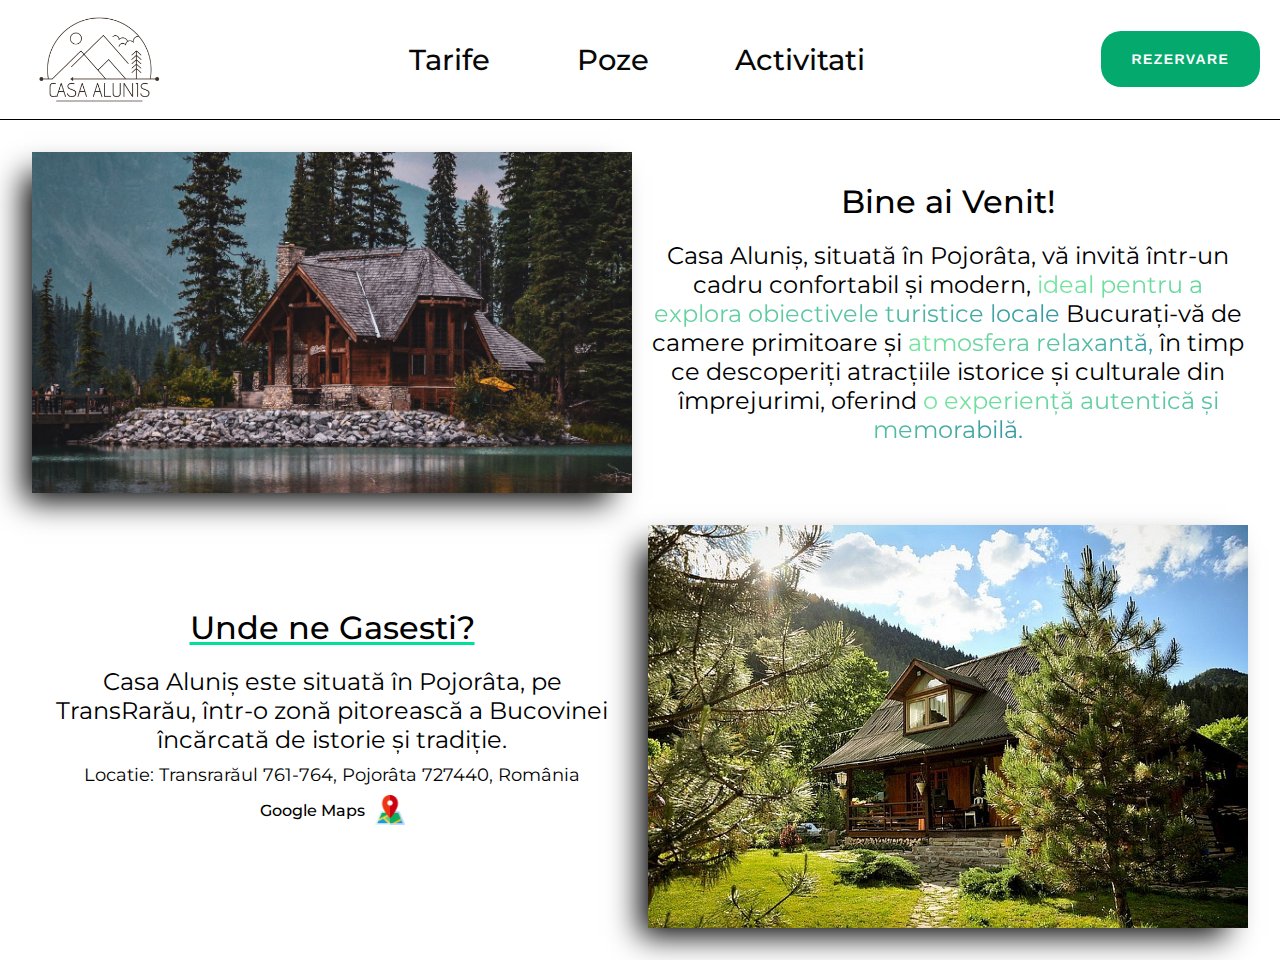
==== index.html @ 16304130 "Add files via upload" ====
<!DOCTYPE html>
<html lang="en">
<head>
    <meta charset="UTF-8">
    <meta http-equiv="X-UA-Compatible" content="IE=edge">
    <meta name="viewport" content="width=device-width, initial-scale=1.0">
    <title>Casa Alunis</title>
    <link rel="icon" href="/Opera_Snapshot_2023-05-05_183137_www.brandcrowd.com-removebg-preview.png" >
    <link rel="stylesheet" href="/CSS/styles.css">
    <link rel='stylesheet' href="CSS/topnav.css">
    <link rel="preconnect" href="https://fonts.googleapis.com">
<link rel="preconnect" href="https://fonts.gstatic.com" crossorigin>
<link rel="preconnect" href="https://fonts.googleapis.com">
<link rel="preconnect" href="https://fonts.googleapis.com">
<link rel="preconnect" href="https://fonts.gstatic.com" crossorigin>
<link rel="preconnect" href="https://fonts.googleapis.com">
<link rel="preconnect" href="https://fonts.gstatic.com" crossorigin>
<link href="https://fonts.googleapis.com/css2?family=Roboto+Mono:wght@400;700&display=swap" rel="stylesheet">
<link href="https://fonts.googleapis.com/css2?family=Montserrat:wght@400;700&display=swap" rel="stylesheet">

</head>
<body>

        
  <div class="container">
    <div class="logo-container">
      <img class="poza-logo" src=Opera_Snapshot_2023-05-05_183137_www.brandcrowd.com-removebg-preview.png>
      <div class="item-1"></div>
    </div>
    <div class="menu-container">
      <div class="middle-items">
        <div class="item-3"><a href="#"><span class="underline">Tarife</span></a></div>
        <div class="item-4"><a href="#"><span class="underline">Poze</span></a></div>
        <div class="item-5"><a href="#"><span class="underline-from-right">Activitati</span></a></div>
      </div>
      <button class="button-48" role="button"><span class="text-contact">Rezervare</span></button>
      <!-- Add a new element for the "menu" text -->
    
      </div>
    </div>
<div class="mamancan"> 
  <div class="burger-menu">
        <div class="burger-line"></div>
        <div class="burger-line"></div>
        <div class="burger-line"></div>
      </div>
      <div class="hidden-menu">
        <div class="item-3"><a href="#"><span class="underline">Tarife</span></a></div>
        <div class="item-4"><a href="#"><span class="underline">Poze</span></a></div>
        <div class="item-5"><a href="#"><span class="underline-from-right">Activitati</span></a></div>
        <button class="button-48" role="button"><span class="text-contact">Rezervare</span></button>
      </div>
    </div>

 


    <main>
      <div class="grid-of-text-and-img">
        <div class="img-container">
          <img class="img" src="/images/newhouse.jpg" alt="Casa"></div>
          <div class="text-container-top">
            <span class="buna">Bine ai Venit!</span>
            <h1><span class="magic">
              Casa Aluniș, situată în Pojorâta, vă invită într-un cadru confortabil și modern,
              <span class="magic-text">ideal pentru a explora obiectivele turistice locale</span>
             
              Bucurați-vă de camere primitoare și
              <span class="magic-text">atmosfera relaxantă,</span>
              în timp ce descoperiți atracțiile istorice și culturale din împrejurimi, oferind
              <span class="magic-text">o experiență autentică și memorabilă.</span> </span>
            </h1>
          </div>
      </div>


      <div class="text-img-grid">
        <div class="text-container-top">
          <span class="buna2">Unde ne Gasesti?</span>
          <h1><span class="magic">
            Casa Aluniș este situată în Pojorâta, pe TransRarău, într-o zonă pitorească a Bucovinei încărcată de istorie și tradiție.
            </span></h1>
          <div class="address">Locatie: Transrarăul 761-764, Pojorâta 727440, România</div>
          <div class="button-container">
            <a class="locatie" href="https://www.google.com/maps/dir//47.5112275,25.4691387/@47.5112374,25.4692624,18z/data=!4m2!4m1!3e0">Google Maps
              <img class="icon-mic" src="/images/1865269.png">
            </a>
          </div>
        </div>
        <div class="image-container">
          <img class="image" src="/images/Exterior-of-the-beautiful-rusic-Romanian-house-in-mountains.jpg" alt="Casa">
        </div>
      </div>
      
     
<script src="scripts.js"></script>
</body>
</html>
---- CSS/styles.css ----
body {
    margin: 0;
    font-family: 'Montserrat', sans-serif;
  }
  
  .grid-of-text-and-img {
    display: grid;
    grid-template-columns: 1fr 1fr;
    grid-template-rows: 1fr;
    grid-column-gap: 1em;
    grid-row-gap: 1em;
    margin: 2em;
  }
  
  .img {
    width: 100%;
    height: 100%;
    -webkit-box-shadow: -15px 15px 29px -7px rgba(0,0,0,1);
    -moz-box-shadow: -15px 15px 29px -7px rgba(0,0,0,1);
    box-shadow: -15px 15px 29px -7px rgba(0,0,0,1);
  }
  
  :root {
    --purple: #74E69D;
    --violet: #56C0A2;
    --pink: #136DA9;
  }
  
  @keyframes background-pan {
    from {
      background-position: 0% center;
    }
  
    to {
      background-position: -200% center;
    }
  }
  
  @keyframes scale {
    from,
    to {
      transform: scale(0);
    }
  
    50% {
      transform: scale(1);
    }
  }
  
  @keyframes rotate {
    from {
      transform: rotate(0deg);
    }
  
    to {
      transform: rotate(180deg);
    }
  }
  
  h1 {
    color: rgb(0, 0, 0);
    font-size: clamp(1.1rem, 0.7153rem + 1.6368vw, 1.5rem);
    font-weight: 400;
    margin: 0px;
    
  }
  @media (max-width: 768px) {
    h1, .text2-title {
      font-size: 1rem;
      font-weight: 400;
    }
  }
  @media (max-width: 480px) {
    h1, .text2-title {
      font-size: 0.8rem;
      font-weight: 400;
    }
  }
  
  h1 > .magic {
    display: inline-block;
    position: relative;
  }
  
  h1 > .magic > .magic-star {
    --size: clamp(20px, 1.5vw, 30px);
    animation: scale 700ms ease forwards;
    display: block;
    height: var(--size);
    left: var(--star-left);
    position: absolute;
    top: var(--star-top);
    width: var(--size);
  }
  
  h1 > .magic > .magic-text {
    animation: background-pan 3s linear infinite;
    background: linear-gradient(
      to right,
      var(--purple),
      var(--violet),
      var(--pink),
      var(--purple)
    );
    background-size: 200%;
    -webkit-background-clip: text;
    background-clip: 100%;
    -webkit-text-fill-color: transparent;
    white-space: wrap;
  }
  
  .text-container-top {
    display: flex;
    justify-content: center;
    align-items: center;
    flex-direction: column;
    text-align: center;
  }
  
  /* Media queries for responsiveness */
  @media (max-width: 1024px) {
    .grid-of-text-and-img {
      grid-template-columns: 1fr;
    }
  
    .text-container-top{
      order: 1;
    }
  
    .img-container {
      order: 2;
    }
  }
  
  @media (min-width: 1025px) {
    .grid-of-text-and-img {
      grid-template-columns: 1fr 1fr;
    }
  }
 .buna{
  font-weight: 500;
  font-size: 2em;
  position: relative;
 bottom: 20px;
}
.icon-mic {
  width: 30px;
  margin-left: 10px;
}

.locatie {
  display: inline-flex;
  font-weight: 500;
  font-size: 1em;
  justify-content: center;
  align-items: center;
  text-decoration: none;
}

.address {
  font-size: 1.1em;
  text-align: center;
  margin-bottom: 10px;
  margin-top: 10px;
}

.button-container {
  text-align: center;
}
---- CSS/topnav.css ----
.container {
  display: flex;
  justify-content: space-between;
  align-items: center;  
  font-size: 1.5rem;
 border-bottom: 1px solid black;
 transition: all .35s ease;

}
.logo-container {
  display: flex;
  justify-content: flex-start;
}
.menu-container {
  display: flex;
  justify-content: space-between;
  align-items: center;
  flex-grow: 1;
}

.middle-items {
  font-family: 'Montserrat', sans-serif;
  font-weight: 500;
  font-size: 1.2em;
  display: flex;
  justify-content: center;
  gap: 3em;
  flex-grow: 1;
  
}

.poza-logo{
  margin-left: 1em;
  max-width: 150px;
user-select: none;
-moz-user-select: none;
-webkit-user-drag: none;
-webkit-user-select: none;
-ms-user-select: none;
}
.item-6{
  margin-right: 1em;
}

.item-1{
  display: flex;
  justify-self: center;
  align-self: center;
}
.underline{
  display: inline-block;
position: relative;
color: #070707;
}
.underline:after{
  content: '';
  position: absolute;
  width: 100%;
  transform: scaleX(0);
  height: 2px;
  bottom: 0;
  left: 0;
  background-color: #000000;
  transform-origin: bottom right;
  transition: transform 0.25s ease-out;
}
.underline:hover:after{
  transform: scaleX(1);
  transform-origin: bottom left;
}
.underline-from-right{
  display: inline-block;
position: relative;
color: #070707;
}
.underline-from-right:after{
  content: '';
  position: absolute;
  width: 100%;
  transform: scaleX(0);
  height: 2px;
  bottom: 0;
  left: 0;
  background-color: #000000;
  transform-origin: bottom right;
  transition: transform 0.25s ease-out;
}
.underline-from-right:hover:after{
  transform: scaleX(1);
  transform-origin: bottom right;
}

 a{
  text-decoration: none;
  color: inherit;
 }
 button{
      border: none;
      background-color: inherit;
      cursor: pointer;
 }

.text-contact{
  font-size: 1em;
  font-weight: 600;
  letter-spacing: 0.1em;
}
.button-48 {
  border-radius: 20px;
appearance: none;
background-color: #04AA6D ;
border-width: 0;
box-sizing: border-box;
color: #ffffff;
cursor: pointer;
display: inline-block;
font-size: 14px;
font-weight: 700;
letter-spacing: 0;
line-height: 1em;
margin-right: 20px;
opacity: 1;
outline: 0;
padding: 1.5em 2.2em;
position: relative;
text-align: center;
text-decoration: none;
text-rendering: geometricprecision;
text-transform: uppercase;
transition: opacity 300ms cubic-bezier(.694, 0, 0.335, 1),background-color 100ms cubic-bezier(.694, 0, 0.335, 1),color 100ms cubic-bezier(.694, 0, 0.335, 1);
user-select: none;
-webkit-user-select: none;
touch-action: manipulation;
vertical-align: baseline;
white-space: nowrap;
}

.button-48:before {
  border-radius: 19px;
animation: opacityFallbackOut .5s step-end forwards;
backface-visibility: hidden;
background-color: #184D47;
clip-path: polygon(-1% 0, 0 0, -25% 100%, -1% 100%);
content: "";
height: 100%;
left: 0;
position: absolute;
top: 0;
transform: translateZ(0);
transition: clip-path .5s cubic-bezier(.165, 0.84, 0.44, 1), -webkit-clip-path .5s cubic-bezier(.165, 0.84, 0.44, 1);
width: 100%;
}

.button-48:hover:before {
animation: opacityFallbackIn 0s step-start forwards;
clip-path: polygon(0 0, 101% 0, 101% 101%, 0 101%);
}

.button-48 span {
z-index: 1;
position: relative;
}
@media (max-width: 830px) {
  .middle-items,.button-48 {
    display: none;
  }
}

/* Burger menu styles */
.burger-menu {
  display: none;
  flex-direction: column;
  gap: 5px;
  cursor: pointer;
  vertical-align: middle;
}

.burger-line {
  width: 30px;
  height: 3px;
  background-color: #333;
  transition: all 0.3s ease;
}

.hidden-menu {
  display: none;
  flex-direction: column;
  gap: 1em;
  font-family: 'Montserrat', sans-serif;
  font-weight: 500;
  font-size: 1.2em;
}

@media (max-width: 830px) {
  .burger-menu {
    display: none;
  }
}
/* Burger menu animations */
.rotate-down {
  transform: translateY(8px) rotate(45deg);
}

.hide-line {
  opacity: 0;
}

.rotate-up {
  transform: translateY(-8px) rotate(-45deg);
}

.hide-main {
  display: none;
}

@media (max-width: 830px) {
  .middle-items, .button-48 {
    display: none;
  }
  .burger-menu {
    display: flex;
  }
}
.menu-container {
  position: relative;
}

.burger-menu {
  display: flex;
  flex-direction: column;
  gap: 5px;
  cursor: pointer;
  position: absolute;
  top: 40px;
  right: 20px;
  z-index: 2;
}


.hidden-menu {
  display: none;
  flex-direction: column;
  gap: 1em;
  font-family: "Montserrat", sans-serif;
  font-weight: 500;
  font-size: 1.2em;
  position: fixed;
  top: 0;
  right: 0;
  bottom: 0;
  left: 0;
  color: white;
  background-color: teal;
  padding: 1em;
  justify-content: center;
  align-items: center;
}

.hidden-menu.show {
  display: flex;
}
@media (max-width: 830px) {
  .middle-items {
    display: none;
  }
}
/* Burger menu animations */
@media (min-width: 830px) {
  .mamancan {
    display: none;
  }
}
.text-img-grid {
  display: grid;
  grid-template-columns: 1fr 1fr;
  grid-template-rows: 1fr;
  grid-column-gap: 1em;
  grid-row-gap: 1em;
  margin: 2em;
}

.image {
  width: 100%;
  height: 100%;
  -webkit-box-shadow: -15px 15px 29px -7px rgba(0,0,0,1);
  -moz-box-shadow: -15px 15px 29px -7px rgba(0,0,0,1);
  box-shadow: -15px 15px 29px -7px rgba(0,0,0,1);
}



.text-container-top {
  display: flex;
  justify-content: center;
  align-items: center;
  flex-direction: column;
  text-align: center;
}

/* Media queries for responsiveness */
@media (max-width: 1024px) {
  .text-img-grid {
    grid-template-columns: 1fr;
  }

  .text-container-top {
    order: 1;
  }

  .image-container {
    order: 2;
  }
}

@media (min-width: 1025px) {
  .text-img-grid {
    grid-template-columns: 1fr 1fr;
  }
}

.buna2 {
  font-weight: 500;
  font-size: 2em;
  position: relative;
  bottom: 20px;
  text-decoration: underline;
  text-decoration-color: #00e09d;
  text-underline-offset: 3px;
}

@media (max-width: 830px) {
  .buna2,.buna {
    font-size: 1.5em;
  }
}
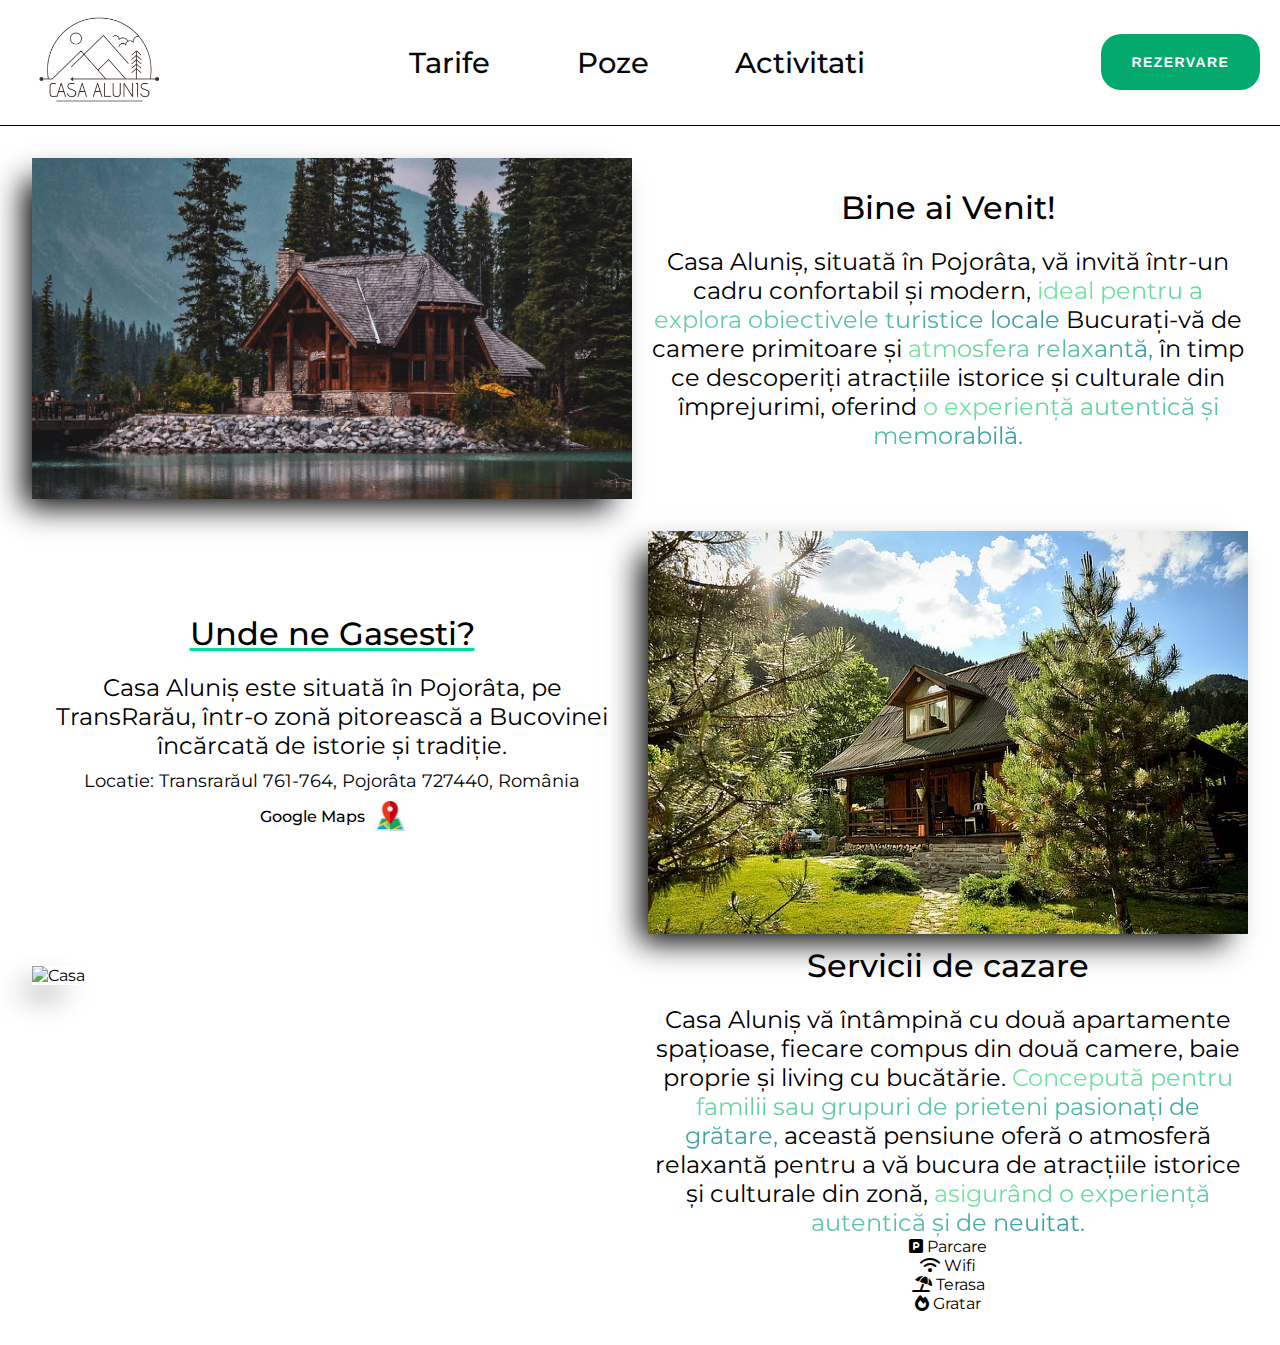
==== commit 916dd149: "Added a new section called "Servicii de cazare"" ====
--- a/index.html
+++ b/index.html
@@ -17,24 +17,24 @@
 <link rel="preconnect" href="https://fonts.gstatic.com" crossorigin>
 <link href="https://fonts.googleapis.com/css2?family=Roboto+Mono:wght@400;700&display=swap" rel="stylesheet">
 <link href="https://fonts.googleapis.com/css2?family=Montserrat:wght@400;700&display=swap" rel="stylesheet">
-
+<link rel="stylesheet" href="https://cdnjs.cloudflare.com/ajax/libs/font-awesome/6.0.0-beta3/css/all.min.css" />
 </head>
 <body>
 
         
   <div class="container">
-    <div class="logo-container">
-      <img class="poza-logo" src=Opera_Snapshot_2023-05-05_183137_www.brandcrowd.com-removebg-preview.png>
+    <div class="logo-container"><a href="tarife.html">
+      <img class="poza-logo" src=Opera_Snapshot_2023-05-05_183137_www.brandcrowd.com-removebg-preview.png></a>
       <div class="item-1"></div>
     </div>
     <div class="menu-container">
       <div class="middle-items">
-        <div class="item-3"><a href="#"><span class="underline">Tarife</span></a></div>
+        <div class="item-3"><a href="tarife.html"><span class="underline">Tarife</span></a></div>
         <div class="item-4"><a href="#"><span class="underline">Poze</span></a></div>
         <div class="item-5"><a href="#"><span class="underline-from-right">Activitati</span></a></div>
       </div>
       <button class="button-48" role="button"><span class="text-contact">Rezervare</span></button>
-      <!-- Add a new element for the "menu" text -->
+      
     
       </div>
     </div>
@@ -91,8 +91,30 @@
           <img class="image" src="/images/Exterior-of-the-beautiful-rusic-Romanian-house-in-mountains.jpg" alt="Casa">
         </div>
       </div>
+
+      <div class="grid-of-text-and-img">
+        <div class="img-container">
+          <img class="img" src="/images/lake-house-10-1555354227.jpg" alt="Casa"></div>
+          <div class="text-container-top">
+            <span class="buna">Servicii de cazare</span>
+            <h1><span class="magic">
+              Casa Aluniș vă întâmpină cu două apartamente spațioase, fiecare compus din două camere, baie proprie și living cu bucătărie.
+              <span class="magic-text"> Concepută pentru familii sau grupuri de prieteni pasionați de grătare,</span>
+              această pensiune oferă o atmosferă relaxantă pentru a vă bucura de atracțiile istorice și culturale din zonă, 
+              <span class="magic-text">asigurând o experiență autentică și de neuitat.
+
+              </span>
+          </h1>
+         <div class="icons-servicii-de-cazare">
+            <div class="item Parcare"><i class="fas fa-parking"></i> Parcare</div>
+            <div class="item Wifi"><i class="fas fa-wifi"></i> Wifi</div>
+            <div class="item Terasa"><i class="fas fa-umbrella-beach"></i> Terasa</div>
+            <div class="item Gratar"><i class="fas fa-fire"></i> Gratar</div>
+          </div>
+          
+          </div>
+      </div>
       
-     
 <script src="scripts.js"></script>
 </body>
 </html>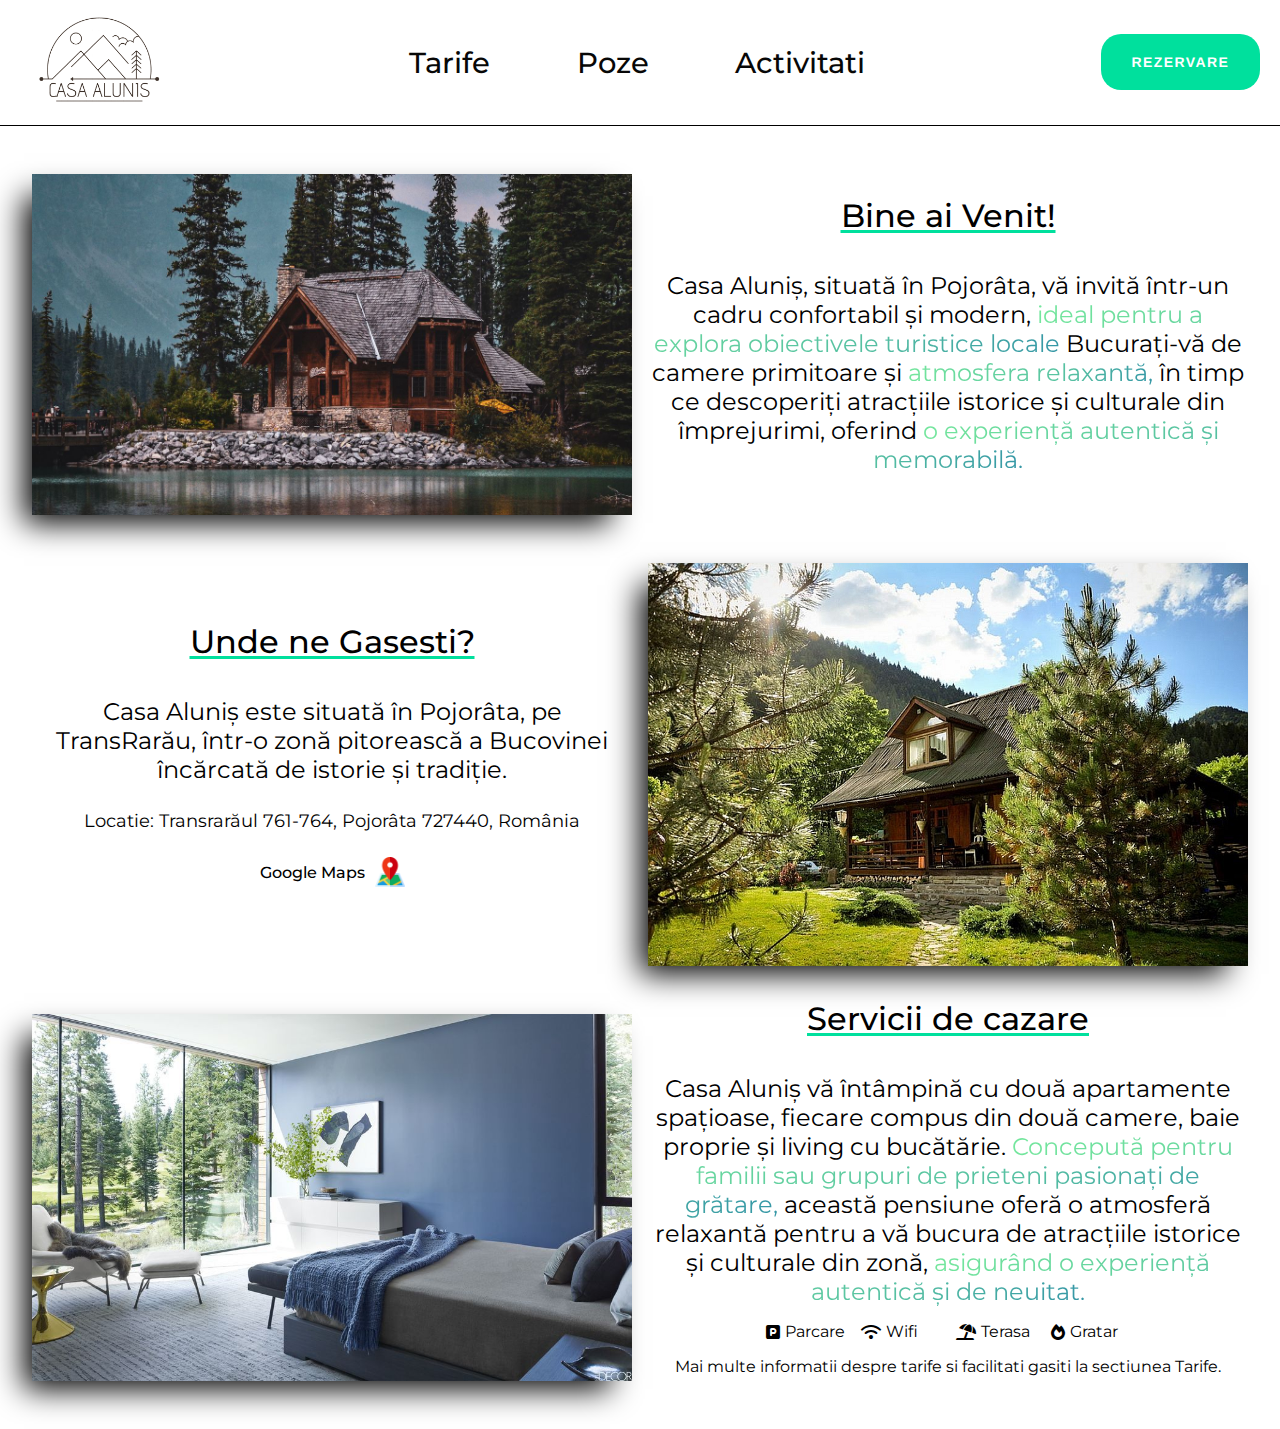
==== commit 0c774672: "Added the new tab - Tarife" ====
--- a/index.html
+++ b/index.html
@@ -10,32 +10,23 @@
     <link rel='stylesheet' href="CSS/topnav.css">
     <link rel="preconnect" href="https://fonts.googleapis.com">
 <link rel="preconnect" href="https://fonts.gstatic.com" crossorigin>
-<link rel="preconnect" href="https://fonts.googleapis.com">
-<link rel="preconnect" href="https://fonts.googleapis.com">
-<link rel="preconnect" href="https://fonts.gstatic.com" crossorigin>
-<link rel="preconnect" href="https://fonts.googleapis.com">
-<link rel="preconnect" href="https://fonts.gstatic.com" crossorigin>
 <link href="https://fonts.googleapis.com/css2?family=Roboto+Mono:wght@400;700&display=swap" rel="stylesheet">
 <link href="https://fonts.googleapis.com/css2?family=Montserrat:wght@400;700&display=swap" rel="stylesheet">
 <link rel="stylesheet" href="https://cdnjs.cloudflare.com/ajax/libs/font-awesome/6.0.0-beta3/css/all.min.css" />
 </head>
 <body>
-
-        
   <div class="container">
-    <div class="logo-container"><a href="tarife.html">
+    <div class="logo-container"><a href="index.html">
       <img class="poza-logo" src=Opera_Snapshot_2023-05-05_183137_www.brandcrowd.com-removebg-preview.png></a>
       <div class="item-1"></div>
     </div>
     <div class="menu-container">
       <div class="middle-items">
         <div class="item-3"><a href="tarife.html"><span class="underline">Tarife</span></a></div>
-        <div class="item-4"><a href="#"><span class="underline">Poze</span></a></div>
-        <div class="item-5"><a href="#"><span class="underline-from-right">Activitati</span></a></div>
+        <div class="item-4"><a href="poze.html"><span class="underline">Poze</span></a></div>
+        <div class="item-5"><a href="activitati.html"><span class="underline-from-right">Activitati</span></a></div>
       </div>
-      <button class="button-48" role="button"><span class="text-contact">Rezervare</span></button>
-      
-    
+      <button class="button-48" role="button"><a href="rezervare.html"> <span class="text-contact">Rezervare</span></a></button>
       </div>
     </div>
 <div class="mamancan"> 
@@ -45,16 +36,12 @@
         <div class="burger-line"></div>
       </div>
       <div class="hidden-menu">
-        <div class="item-3"><a href="#"><span class="underline">Tarife</span></a></div>
-        <div class="item-4"><a href="#"><span class="underline">Poze</span></a></div>
-        <div class="item-5"><a href="#"><span class="underline-from-right">Activitati</span></a></div>
-        <button class="button-48" role="button"><span class="text-contact">Rezervare</span></button>
+        <div class="item-3"><a href="tarife.html"><span class="tarife-hidden-menu">Tarife</span></a></div>
+        <div class="item-4"><a href="poze.html"><span class="poze-hidden-menu">Poze</span></a></div>
+        <div class="item-5"><a href="activitati.html"><span class="activitati-hidden-menu">Activitati</span></a></div>
+        <div class="item-3"><a href="rezervare.html"><span class="rezervare-hidden-menu">Rezervare</span> </a></div>
       </div>
     </div>
-
- 
-
-
     <main>
       <div class="grid-of-text-and-img">
         <div class="img-container">
@@ -72,8 +59,6 @@
             </h1>
           </div>
       </div>
-
-
       <div class="text-img-grid">
         <div class="text-container-top">
           <span class="buna2">Unde ne Gasesti?</span>
@@ -102,7 +87,6 @@
               <span class="magic-text"> Concepută pentru familii sau grupuri de prieteni pasionați de grătare,</span>
               această pensiune oferă o atmosferă relaxantă pentru a vă bucura de atracțiile istorice și culturale din zonă, 
               <span class="magic-text">asigurând o experiență autentică și de neuitat.
-
               </span>
           </h1>
          <div class="icons-servicii-de-cazare">
@@ -111,10 +95,9 @@
             <div class="item Terasa"><i class="fas fa-umbrella-beach"></i> Terasa</div>
             <div class="item Gratar"><i class="fas fa-fire"></i> Gratar</div>
           </div>
-          
+         <span class="maileu">Mai multe informatii despre tarife si facilitati gasiti la sectiunea Tarife.</span> 
           </div>
       </div>
-      
 <script src="scripts.js"></script>
 </body>
 </html>--- a/CSS/styles.css
+++ b/CSS/styles.css
@@ -10,6 +10,9 @@
     grid-column-gap: 1em;
     grid-row-gap: 1em;
     margin: 2em;
+    margin-bottom: 3em;
+    margin-top: 3em;
+   
   }
   
   .img {
@@ -111,10 +114,9 @@
   
   .text-container-top {
     display: flex;
-    justify-content: center;
-    align-items: center;
-    flex-direction: column;
-    text-align: center;
+  flex-direction: column;
+  align-items: center;
+  gap: 1em;
   }
   
   /* Media queries for responsiveness */
@@ -142,6 +144,9 @@
   font-size: 2em;
   position: relative;
  bottom: 20px;
+ text-decoration: underline;
+ text-decoration-color: #00e09d;
+ text-underline-offset: 3px;
 }
 .icon-mic {
   width: 30px;
@@ -167,3 +172,29 @@
 .button-container {
   text-align: center;
 }
+
+@media (max-width: 768px) {
+  .address,.locatie {
+    font-size: 0.8em;
+  }
+}
+
+.icons-servicii-de-cazare {
+display: grid;
+align-items: center;
+grid-template-columns: 1fr 1fr 1fr 1fr;
+column-gap: 1em;
+row-gap: 1em;
+font-size: 1rem;
+}
+
+.item {
+  display: flex;
+  align-items: center;
+  gap: 5px;
+}
+@media (max-width: 768px) {
+  .icons-servicii-de-cazare {
+    font-size: 0.7em;
+  }
+}--- a/CSS/topnav.css
+++ b/CSS/topnav.css
@@ -109,7 +109,7 @@
 .button-48 {
   border-radius: 20px;
 appearance: none;
-background-color: #04AA6D ;
+background-color: #00e09d;
 border-width: 0;
 box-sizing: border-box;
 color: #ffffff;
@@ -140,7 +140,7 @@
   border-radius: 19px;
 animation: opacityFallbackOut .5s step-end forwards;
 backface-visibility: hidden;
-background-color: #184D47;
+background-color: #184d1f;
 clip-path: polygon(-1% 0, 0 0, -25% 100%, -1% 100%);
 content: "";
 height: 100%;
@@ -251,7 +251,7 @@
   bottom: 0;
   left: 0;
   color: white;
-  background-color: teal;
+  background-color: #00e09d;
   padding: 1em;
   justify-content: center;
   align-items: center;
@@ -278,6 +278,8 @@
   grid-column-gap: 1em;
   grid-row-gap: 1em;
   margin: 2em;
+  margin-top: 3em;
+  margin-bottom: 3em;
 }
 
 .image {
@@ -333,4 +335,4 @@
   .buna2,.buna {
     font-size: 1.5em;
   }
-}+}   
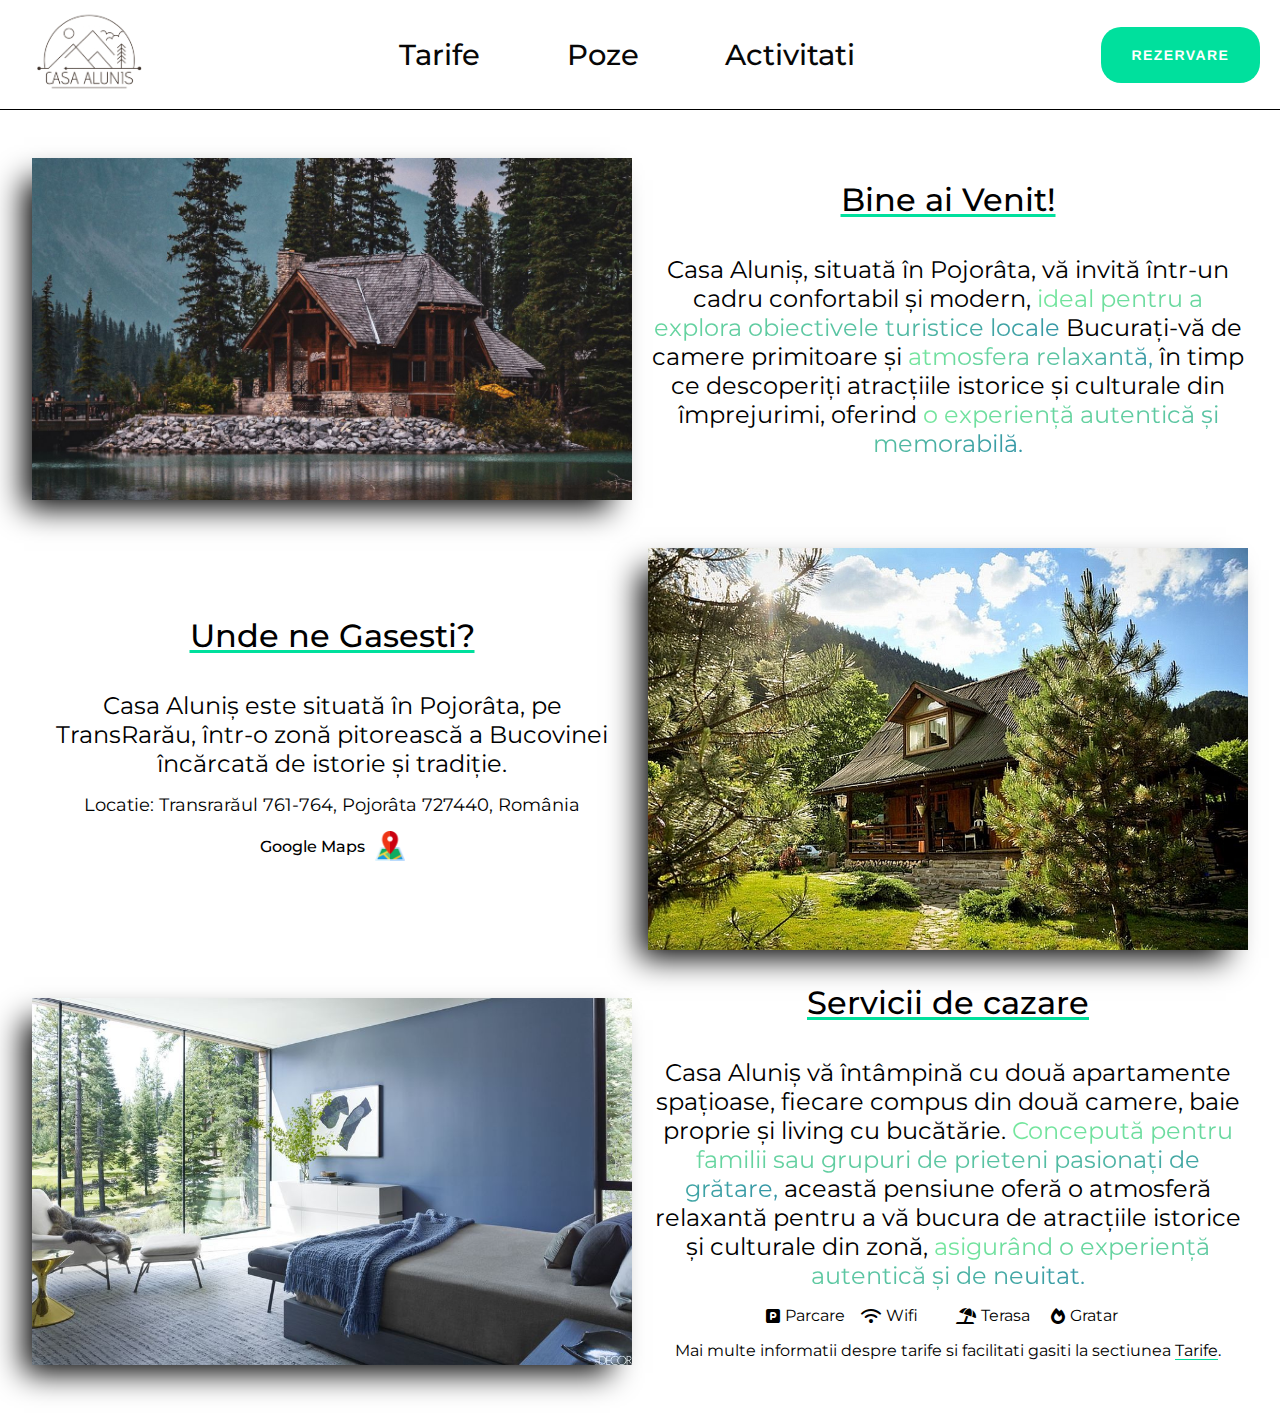
==== commit d283248b: "changed a lot of code" ====
--- a/index.html
+++ b/index.html
@@ -95,7 +95,7 @@
             <div class="item Terasa"><i class="fas fa-umbrella-beach"></i> Terasa</div>
             <div class="item Gratar"><i class="fas fa-fire"></i> Gratar</div>
           </div>
-         <span class="maileu">Mai multe informatii despre tarife si facilitati gasiti la sectiunea Tarife.</span> 
+         <span class="maileu">Mai multe informatii despre tarife si facilitati gasiti la sectiunea <a class="tarife-index-mic" href="tarife.html">Tarife</a>.</span> 
           </div>
       </div>
 <script src="scripts.js"></script>
--- a/CSS/styles.css
+++ b/CSS/styles.css
@@ -60,7 +60,7 @@
     }
   }
   
-  h1 {
+  h1,.pietre {
     color: rgb(0, 0, 0);
     font-size: clamp(1.1rem, 0.7153rem + 1.6368vw, 1.5rem);
     font-weight: 400;
@@ -68,13 +68,13 @@
     
   }
   @media (max-width: 768px) {
-    h1, .text2-title {
+    h1, .text2-title, .maileu {
       font-size: 1rem;
       font-weight: 400;
     }
   }
   @media (max-width: 480px) {
-    h1, .text2-title {
+    h1, .text2-title,.maileu {
       font-size: 0.8rem;
       font-weight: 400;
     }
@@ -165,8 +165,7 @@
 .address {
   font-size: 1.1em;
   text-align: center;
-  margin-bottom: 10px;
-  margin-top: 10px;
+  
 }
 
 .button-container {
@@ -197,4 +196,80 @@
   .icons-servicii-de-cazare {
     font-size: 0.7em;
   }
+}
+
+.tarife-hidden-menu, .poze-hidden-menu, .rezervare-hidden-menu, .activitati-hidden-menu {
+  color: black;
+}
+.facilitati-mic{
+  display: grid;
+  grid-template-columns: 1fr 1fr 1fr;
+
+}
+.text-facilitati{
+  margin: 5px;
+  text-align: center;
+}
+.informatii-cazare{
+  margin-bottom: 2em;
+}
+.facilitati-unitate{
+  margin-bottom: 2em;
+}
+
+@media (max-width: 1000px) {
+  .facilitati-mic{
+    font-size: 1em;
+    display: grid;
+    grid-template-columns: 1fr 1fr;
+  }
+}
+@media (max-width: 335px) {
+  .facilitati-mic{
+    font-size: 0.8em;
+    display: grid;
+    grid-template-columns: 1fr 1fr;
+  }
+}
+.grid-tarife{
+  display: grid;
+    grid-template-columns: 1fr ;
+    grid-template-rows: 1fr;
+    grid-column-gap: 1em;
+    grid-row-gap: 1em;
+    margin: 2em;
+    margin-bottom: 3em;
+    margin-top: 3em;
+text-align: center;
+}
+
+.tarife-index-mic{
+  text-decoration: underline;
+  text-decoration-color: #00e09d;
+  text-underline-offset: 3px;
+}
+.buna3{
+  font-weight: 500;
+  font-size: 2em;
+  position: relative;
+ text-decoration: underline;
+ text-decoration-color: #00e09d;
+ text-underline-offset: 3px;
+}
+.buna3-wrap{
+  display: flex;
+  justify-content: center;
+  align-items: center;
+  margin-bottom: 2em;
+  margin-top: 1.5em;
+}
+
+.reznat{
+  display: flex;
+  justify-content: center;
+  align-items: center;
+  margin-bottom: 2em;
+  margin-top: 1.5em;
+  margin-left: 2em;
+  margin-right: 2em;
 }--- a/CSS/topnav.css
+++ b/CSS/topnav.css
@@ -32,7 +32,7 @@
 
 .poza-logo{
   margin-left: 1em;
-  max-width: 150px;
+  max-width: 130px;
 user-select: none;
 -moz-user-select: none;
 -webkit-user-drag: none;
@@ -244,7 +244,7 @@
   gap: 1em;
   font-family: "Montserrat", sans-serif;
   font-weight: 500;
-  font-size: 1.2em;
+  font-size: 3em;
   position: fixed;
   top: 0;
   right: 0;
@@ -336,3 +336,19 @@
     font-size: 1.5em;
   }
 }   
+@media (max-width: 830px) {
+  .hidden-menu {
+    font-size: 2em;
+  }
+}
+@media (max-width: 520px) {
+  .hidden-menu {
+    font-size: 1.5em;
+  }
+}
+
+@media (max-width: 830px) {
+   .poza-logo{
+    max-width: 100px;
+  }
+}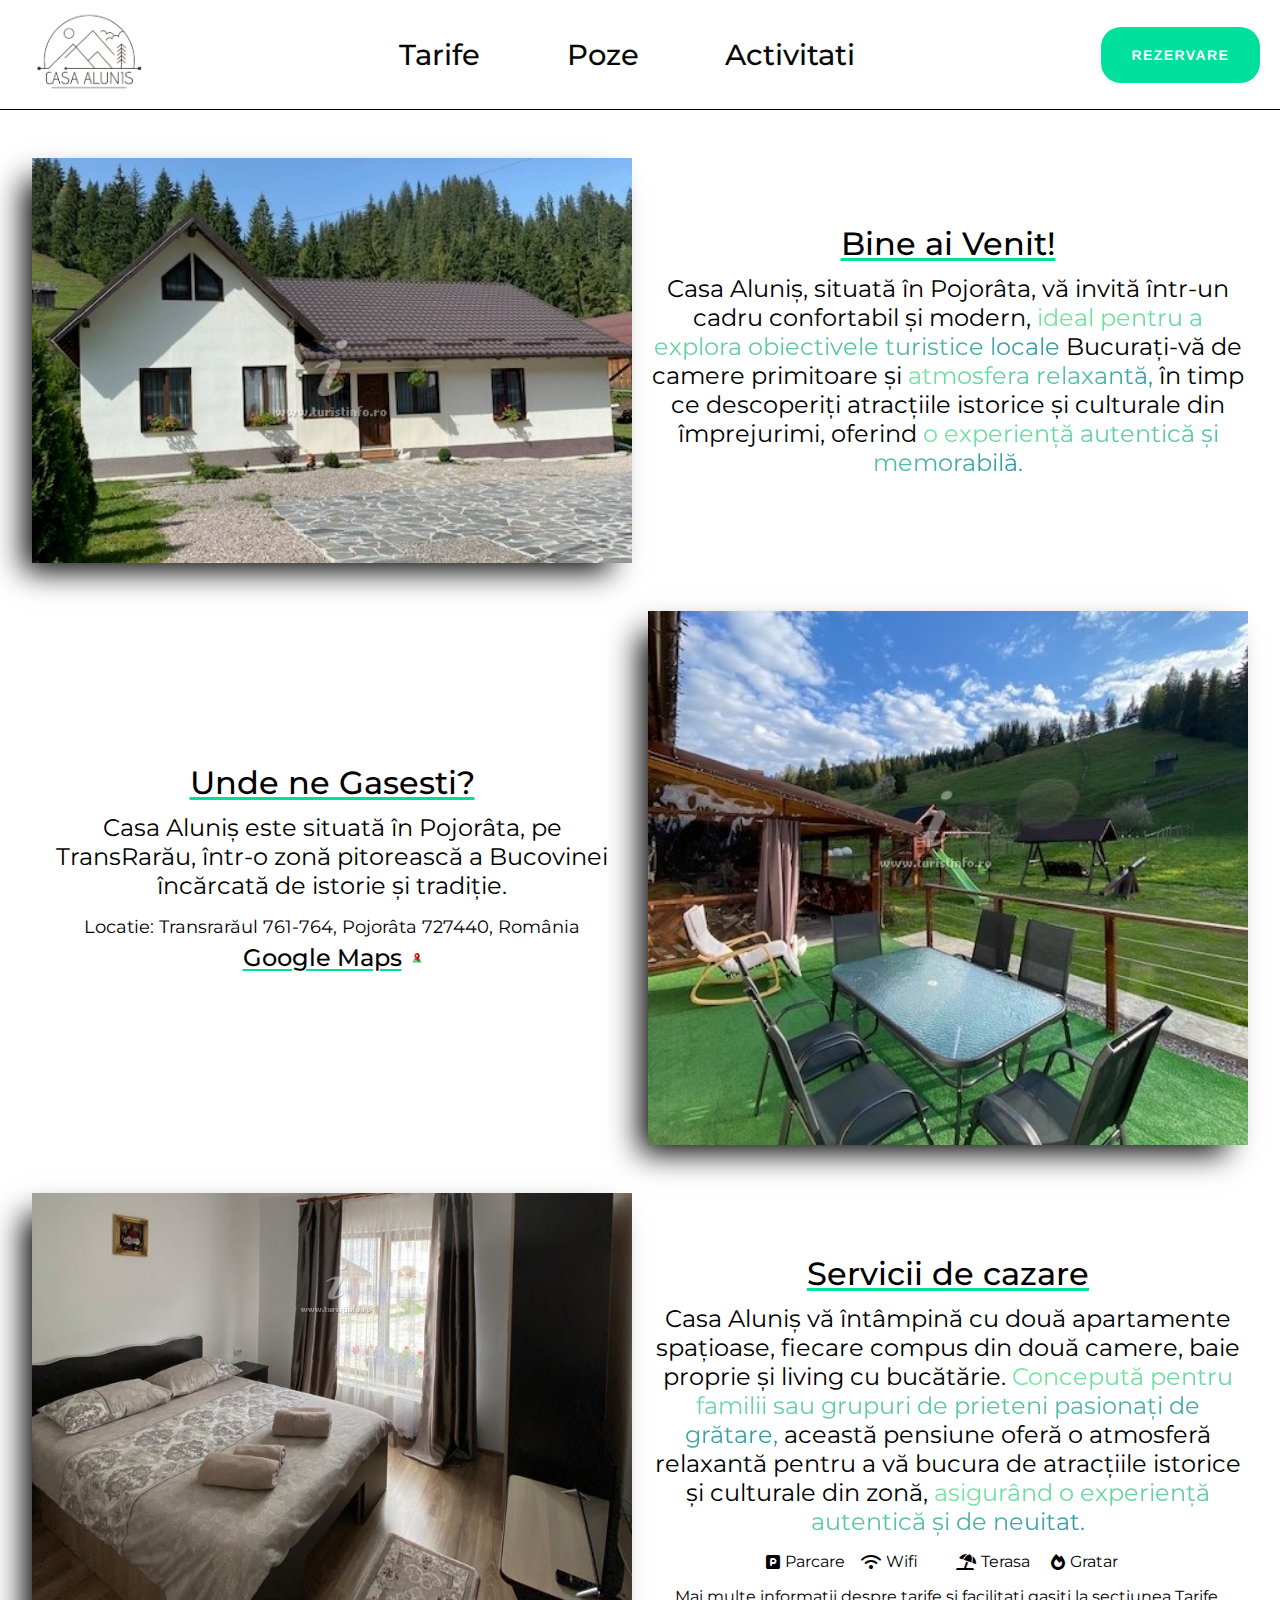
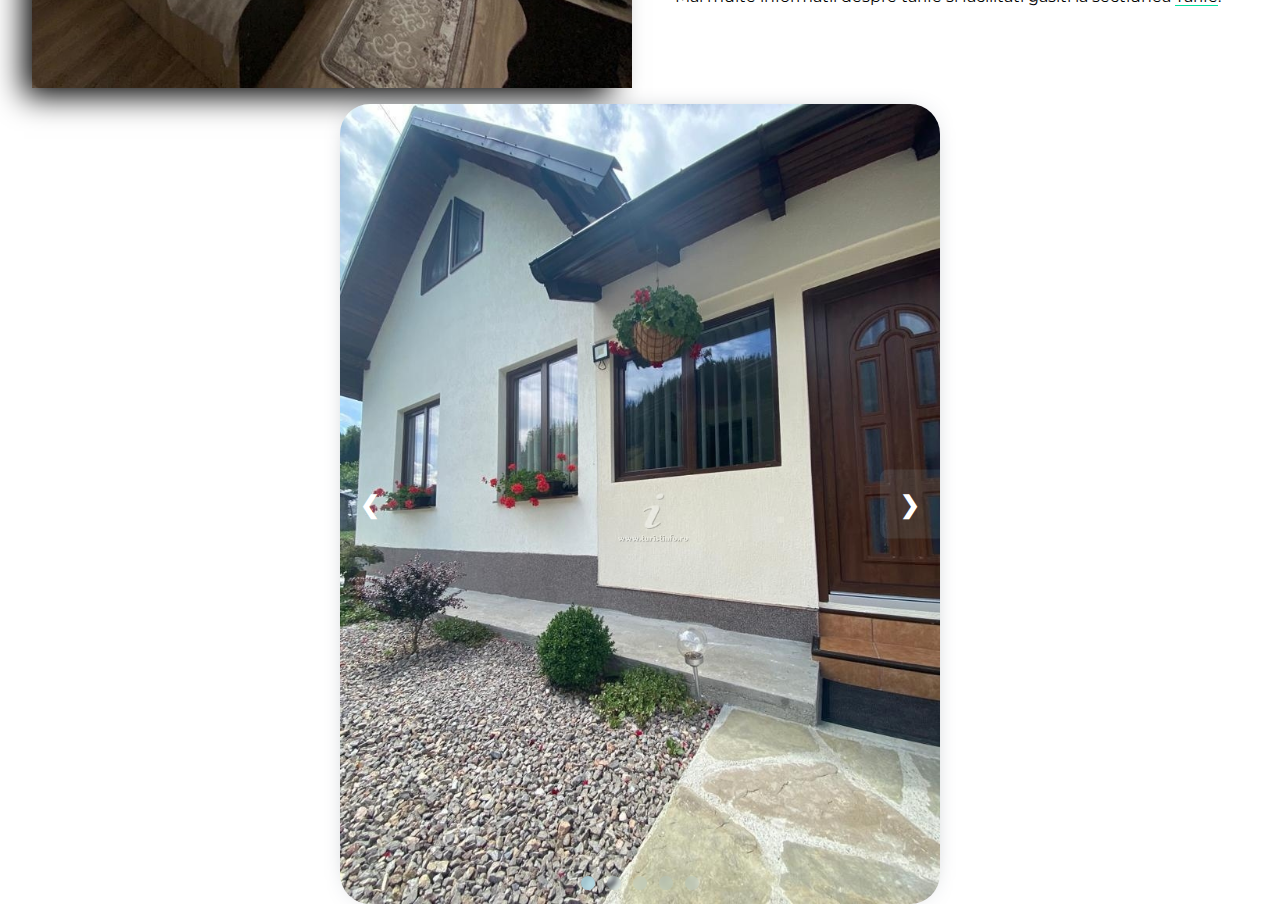
==== commit b8f5b1f4: "90% done" ====
--- a/index.html
+++ b/index.html
@@ -12,6 +12,7 @@
 <link rel="preconnect" href="https://fonts.gstatic.com" crossorigin>
 <link href="https://fonts.googleapis.com/css2?family=Roboto+Mono:wght@400;700&display=swap" rel="stylesheet">
 <link href="https://fonts.googleapis.com/css2?family=Montserrat:wght@400;700&display=swap" rel="stylesheet">
+<link href="/CSS/poze.css">
 <link rel="stylesheet" href="https://cdnjs.cloudflare.com/ajax/libs/font-awesome/6.0.0-beta3/css/all.min.css" />
 </head>
 <body>
@@ -45,15 +46,13 @@
     <main>
       <div class="grid-of-text-and-img">
         <div class="img-container">
-          <img class="img" src="/images/newhouse.jpg" alt="Casa"></div>
+          <img class="img" src="/imaginipensiune/6.jpg" alt="Casa"></div>
           <div class="text-container-top">
+            
             <span class="buna">Bine ai Venit!</span>
-            <h1><span class="magic">
-              Casa Aluniș, situată în Pojorâta, vă invită într-un cadru confortabil și modern,
+            <h1><span class="magic"> Casa Aluniș, situată în Pojorâta, vă invită într-un cadru confortabil și modern,
               <span class="magic-text">ideal pentru a explora obiectivele turistice locale</span>
-             
-              Bucurați-vă de camere primitoare și
-              <span class="magic-text">atmosfera relaxantă,</span>
+              Bucurați-vă de camere primitoare și <span class="magic-text">atmosfera relaxantă,</span>
               în timp ce descoperiți atracțiile istorice și culturale din împrejurimi, oferind
               <span class="magic-text">o experiență autentică și memorabilă.</span> </span>
             </h1>
@@ -63,23 +62,26 @@
         <div class="text-container-top">
           <span class="buna2">Unde ne Gasesti?</span>
           <h1><span class="magic">
-            Casa Aluniș este situată în Pojorâta, pe TransRarău, într-o zonă pitorească a Bucovinei încărcată de istorie și tradiție.
+              Casa Aluniș este situată în Pojorâta, pe TransRarău, într-o zonă pitorească a Bucovinei încărcată de istorie și tradiție.
             </span></h1>
           <div class="address">Locatie: Transrarăul 761-764, Pojorâta 727440, România</div>
           <div class="button-container">
-            <a class="locatie" href="https://www.google.com/maps/dir//47.5112275,25.4691387/@47.5112374,25.4692624,18z/data=!4m2!4m1!3e0">Google Maps
+
+            <a class="locatie" href="https://www.google.com/maps/dir//47.5112275,25.4691387/@47.5149305,25.4662438,13.75z/data=!4m2!4m1!3e0" target="blank">Google Maps
               <img class="icon-mic" src="/images/1865269.png">
             </a>
+
           </div>
+
         </div>
         <div class="image-container">
-          <img class="image" src="/images/Exterior-of-the-beautiful-rusic-Romanian-house-in-mountains.jpg" alt="Casa">
+          <img class="image" src="/imaginipensiune/10.jpg" alt="Casa">
         </div>
       </div>
 
       <div class="grid-of-text-and-img">
         <div class="img-container">
-          <img class="img" src="/images/lake-house-10-1555354227.jpg" alt="Casa"></div>
+          <img class="img" src="/imaginipensiune/18.jpg" alt="Casa"></div>
           <div class="text-container-top">
             <span class="buna">Servicii de cazare</span>
             <h1><span class="magic">
@@ -98,6 +100,73 @@
          <span class="maileu">Mai multe informatii despre tarife si facilitati gasiti la sectiunea <a class="tarife-index-mic" href="tarife.html">Tarife</a>.</span> 
           </div>
       </div>
+      <div class="allofit">
+
+  
+        <!-- Full-width images with number and caption text -->
+     
+      <div class="carousel-container">
+        <div class="mySlides animate">
+          <img src="/imaginipensiune/1.jpg" alt="slide" />
+          
+          
+        </div>
+      
+        <div class="mySlides animate">
+          <img src="/imaginipensiune/2.jpg" alt="slide" />
+          
+         
+        </div>
+      
+        <div class="mySlides animate">
+          <img src="/imaginipensiune/3.jpg" alt="slide" />
+          
+          
+        </div>
+      
+        <div class="mySlides animate">
+          <img src="/imaginipensiune/4.jpg" alt="slide" />
+          
+         
+        </div>
+      
+        <div class="mySlides animate"><img src="/imaginipensiune/5.jpg" alt="slide" /> </div>
+        <div class="mySlides animate"><img src="/imaginipensiune/6darnotstretchet.jpg" alt="slide" /> </div>
+        <div class="mySlides animate"><img src="/imaginipensiune/7.jpg" alt="slide" /> </div>
+        <div class="mySlides animate"><img src="/imaginipensiune/8.jpg" alt="slide" /> </div>
+        <div class="mySlides animate"><img src="/imaginipensiune/9.jpg" alt="slide" /> </div>
+        <div class="mySlides animate"><img src="/imaginipensiune/10not.jpg" alt="slide" /> </div>
+        <div class="mySlides animate"><img src="/imaginipensiune/11.jpg" alt="slide" /> </div>
+        <div class="mySlides animate"><img src="/imaginipensiune/12.jpg" alt="slide" /> </div>
+        <div class="mySlides animate"><img src="/imaginipensiune/13.jpg" alt="slide" /> </div>
+        <div class="mySlides animate"><img src="/imaginipensiune/14.jpg" alt="slide" /> </div>
+        <div class="mySlides animate"><img src="/imaginipensiune/15.jpg" alt="slide" /> </div>
+        <div class="mySlides animate"><img src="/imaginipensiune/16.jpg" alt="slide" /> </div>
+        <div class="mySlides animate"><img src="/imaginipensiune/17.jpg" alt="slide" /> </div>
+        <div class="mySlides animate"><img src="/imaginipensiune/18not.jpg" alt="slide" /> </div>
+        <div class="mySlides animate"><img src="/imaginipensiune/19.jpg" alt="slide" /> </div>
+        <div class="mySlides animate"><img src="/imaginipensiune/20.jpg" alt="slide" /> </div>
+        <div class="mySlides animate"><img src="/imaginipensiune/21.jpg" alt="slide" /> </div>
+        <div class="mySlides animate"><img src="/imaginipensiune/22.jpg" alt="slide" /> </div>
+        <div class="mySlides animate"><img src="/imaginipensiune/23.jpg" alt="slide" /> </div>
+        <div class="mySlides animate"><img src="/imaginipensiune/24.jpg" alt="slide" /> </div>
+        <div class="mySlides animate"><img src="/imaginipensiune/25.jpg" alt="slide" /> </div>
+        <div class="mySlides animate"><img src="/imaginipensiune/26.jpg" alt="slide" /> </div>
+       <!-- Next and previous buttons -->
+       <a class="prev" onclick="prevSlide()">&#10094;</a>
+       <a class="next" onclick="nextSlide()">&#10095;</a>
+     
+       <!-- The dots/circles -->
+       <div class="dots-container">
+         <span class="dots" onclick="currentSlide(1)"></span>
+         <span class="dots" onclick="currentSlide(2)"></span>
+         <span class="dots" onclick="currentSlide(3)"></span>
+         <span class="dots" onclick="currentSlide(4)"></span>
+         <span class="dots" onclick="currentSlide(5)"></span>
+       </div>
+     </div>
+     </div>
+     <script src="/poze.js"></script>
 <script src="scripts.js"></script>
 </body>
 </html>--- a/CSS/styles.css
+++ b/CSS/styles.css
@@ -1,3 +1,6 @@
+html{
+  scroll-behavior: smooth;
+}
 body {
     margin: 0;
     font-family: 'Montserrat', sans-serif;
@@ -10,7 +13,7 @@
     grid-column-gap: 1em;
     grid-row-gap: 1em;
     margin: 2em;
-    margin-bottom: 3em;
+    margin-bottom: 1em;
     margin-top: 3em;
    
   }
@@ -140,6 +143,7 @@
     }
   }
  .buna{
+  transition: all 0.5s ease;
   font-weight: 500;
   font-size: 2em;
   position: relative;
@@ -147,24 +151,30 @@
  text-decoration: underline;
  text-decoration-color: #00e09d;
  text-underline-offset: 3px;
+ margin-bottom: -25px;
 }
 .icon-mic {
-  width: 30px;
+  width: 10px;
   margin-left: 10px;
 }
 
 .locatie {
   display: inline-flex;
   font-weight: 500;
-  font-size: 1em;
+  font-size: 1.5em;
   justify-content: center;
   align-items: center;
-  text-decoration: none;
+  
+  text-decoration: underline;
+  text-decoration-color: #00e09d;
+  text-underline-offset: 3px;
+  
 }
 
 .address {
   font-size: 1.1em;
   text-align: center;
+  margin-bottom: -10px;
   
 }
 
@@ -174,7 +184,7 @@
 
 @media (max-width: 768px) {
   .address,.locatie {
-    font-size: 0.8em;
+    font-size: 0.7em;
   }
 }
 
@@ -209,12 +219,16 @@
 .text-facilitati{
   margin: 5px;
   text-align: center;
+  
+  
 }
 .informatii-cazare{
   margin-bottom: 2em;
+  
 }
 .facilitati-unitate{
   margin-bottom: 2em;
+ margin-top: -20px;
 }
 
 @media (max-width: 1000px) {
@@ -255,6 +269,7 @@
  text-decoration: underline;
  text-decoration-color: #00e09d;
  text-underline-offset: 3px;
+ margin-bottom: -25px;
 }
 .buna3-wrap{
   display: flex;
@@ -272,4 +287,152 @@
   margin-top: 1.5em;
   margin-left: 2em;
   margin-right: 2em;
-}+}
+.minmargin{
+  margin-bottom: -5px;
+}
+
+.contactus{  
+  font-size: 1.5em;
+  font-weight: 500;
+  text-align: center;
+  margin-bottom: 2em;
+  margin-top: 0.5em;
+  margin-left: 2em;
+  margin-right: 2em;
+}
+
+.underlinetext{
+  display: inline;
+  text-decoration: underline;
+  text-decoration-color: #00e09d;
+  text-underline-offset: 3px;
+}
+
+.allofit{
+	margin-top: 1em;
+}
+  
+  .carousel-container {
+	border-radius: 30px;
+	overflow: hidden;
+	max-width: 600px;
+	position: relative;
+	box-shadow: 0 0 30px -20px #223344;
+	margin: auto;
+	z-index: 0;
+  }
+  @media (max-width: 768px) {
+    .carousel-container {
+    max-width: 1fr;
+  }
+  }
+  @media (max-width: 450px) {
+    .carousel-container {
+    max-width: 330px;
+  }
+}
+    
+    /* Hide the images by default */
+  .mySlides {
+	display: none;
+  }
+  .mySlides img {
+	display: block;
+	width: 100%;
+  }
+  
+  
+  /* Next & previous buttons */
+  .prev,
+  .next {
+	cursor: pointer;
+	position: absolute;
+	top: 50%;
+	transform: translate(0, -50%);
+	width: auto;
+	padding: 20px;
+	color: white;
+	font-weight: bold;
+	font-size: 24px;
+	border-radius: 0 8px 8px 0;
+	background: rgba(173, 216, 230, 0.1);
+	user-select: none;
+  }
+  .next {
+	right: 0;
+	border-radius: 8px 0 0 8px;
+  }
+  .prev:hover,
+  .next:hover {
+	background-color: rgba(173, 216, 230, 0.3);
+  }
+  
+  /* Caption text */
+  .text {
+	color: #f2f2f2;
+	background-color: rgba(10, 10, 20, 0.1);
+	backdrop-filter: blur(6px);
+	border-radius: 10px;
+	font-size: 20px;
+	padding: 8px 12px;
+	position: absolute;
+	bottom: 60px;
+	left: 50%;
+	transform: translate(-50%);
+	text-align: center;
+  }
+  
+  /* Number text (1/3 etc) */
+  .number {
+	color: #f2f2f2;
+	font-size: 16px;
+	background-color: rgba(173, 216, 230, 0.15);
+	backdrop-filter: blur(6px);
+	border-radius: 10px;
+	padding: 8px 12px;
+	position: absolute;
+	top: 10px;
+	left: 10px;
+  }
+  .dots-container {
+	position: absolute;
+	bottom: 10px;
+	left: 50%;
+	transform: translate(-50%);
+  }
+  
+  /* The dots/bullets/indicators */
+  .dots {
+	cursor: pointer;
+	height: 14px;
+	width: 14px;
+	margin: 0 4px;
+	background-color: rgba(173, 216, 230, 0.2);
+	backdrop-filter: blur(2px);
+	border-radius: 50%;
+	display: inline-block;
+	transition: background-color 0.3s ease;
+  }
+  .active,
+  .dots:hover {
+	background-color: rgba(173, 216, 230, 0.8);
+  }
+  
+  /* transition animation */
+  .animate {
+	-webkit-animation-name: animate;
+	-webkit-animation-duration: 1s;
+	animation-name: animate;
+	animation-duration: 2s;
+  }
+  
+  @keyframes animate {
+	from {
+	  transform: scale(1.1) rotateY(10deg);
+	}
+	to {
+	  transform: scale(1) rotateY(0deg);
+	}
+  }
+  --- a/CSS/topnav.css
+++ b/CSS/topnav.css
@@ -4,9 +4,8 @@
   justify-content: space-between;
   align-items: center;  
   font-size: 1.5rem;
- border-bottom: 1px solid black;
- transition: all .35s ease;
-
+  border-bottom: 1px solid #000000;
+ transition: all 1s ease;
 }
 .logo-container {
   display: flex;
@@ -229,12 +228,13 @@
 .burger-menu {
   display: flex;
   flex-direction: column;
-  gap: 5px;
+  gap: px;
   cursor: pointer;
   position: absolute;
-  top: 40px;
+  top: 35px;
   right: 20px;
   z-index: 2;
+
 }
 
 
@@ -259,6 +259,7 @@
 
 .hidden-menu.show {
   display: flex;
+  
 }
 @media (max-width: 830px) {
   .middle-items {
@@ -329,6 +330,7 @@
   text-decoration: underline;
   text-decoration-color: #00e09d;
   text-underline-offset: 3px;
+  margin-bottom: -25px;
 }
 
 @media (max-width: 830px) {
@@ -351,4 +353,8 @@
    .poza-logo{
     max-width: 100px;
   }
-}+}
+
+
+
+
--- a/CSS/poze.css
+++ b/CSS/poze.css
@@ -0,0 +1,118 @@
+.allofit{
+	margin-top: 1em;
+}
+  
+  .carousel-container {
+	
+	border-radius: 30px;
+	overflow: hidden;
+	max-width: 800px;
+	position: relative;
+	box-shadow: 0 0 30px -20px #223344;
+	margin: auto;
+	z-index: 0;
+  }
+  
+  /* Hide the images by default */
+  .mySlides {
+	display: none;
+  }
+  .mySlides img {
+	display: block;
+	width: 100%;
+  }
+  
+  
+  /* Next & previous buttons */
+  .prev,
+  .next {
+	cursor: pointer;
+	position: absolute;
+	top: 50%;
+	transform: translate(0, -50%);
+	width: auto;
+	padding: 20px;
+	color: white;
+	font-weight: bold;
+	font-size: 24px;
+	border-radius: 0 8px 8px 0;
+	background: rgba(173, 216, 230, 0.1);
+	user-select: none;
+  }
+  .next {
+	right: 0;
+	border-radius: 8px 0 0 8px;
+  }
+  .prev:hover,
+  .next:hover {
+	background-color: rgba(173, 216, 230, 0.3);
+  }
+  
+  /* Caption text */
+  .text {
+	color: #f2f2f2;
+	background-color: rgba(10, 10, 20, 0.1);
+	backdrop-filter: blur(6px);
+	border-radius: 10px;
+	font-size: 20px;
+	padding: 8px 12px;
+	position: absolute;
+	bottom: 60px;
+	left: 50%;
+	transform: translate(-50%);
+	text-align: center;
+  }
+  
+  /* Number text (1/3 etc) */
+  .number {
+	color: #f2f2f2;
+	font-size: 16px;
+	background-color: rgba(173, 216, 230, 0.15);
+	backdrop-filter: blur(6px);
+	border-radius: 10px;
+	padding: 8px 12px;
+	position: absolute;
+	top: 10px;
+	left: 10px;
+  }
+  .dots-container {
+	position: absolute;
+	bottom: 10px;
+	left: 50%;
+	transform: translate(-50%);
+  }
+  
+  /* The dots/bullets/indicators */
+  .dots {
+	cursor: pointer;
+	height: 14px;
+	width: 14px;
+	margin: 0 4px;
+	background-color: rgba(173, 216, 230, 0.2);
+	backdrop-filter: blur(2px);
+	border-radius: 50%;
+	display: inline-block;
+	transition: background-color 0.3s ease;
+  }
+  .active,
+  .dots:hover {
+	background-color: rgba(173, 216, 230, 0.8);
+  }
+  
+  /* transition animation */
+  .animate {
+	-webkit-animation-name: animate;
+	-webkit-animation-duration: 1s;
+	animation-name: animate;
+	animation-duration: 2s;
+  }
+  
+  @keyframes animate {
+	from {
+	  transform: scale(1.1) rotateY(10deg);
+	}
+	to {
+	  transform: scale(1) rotateY(0deg);
+	}
+  }
+  